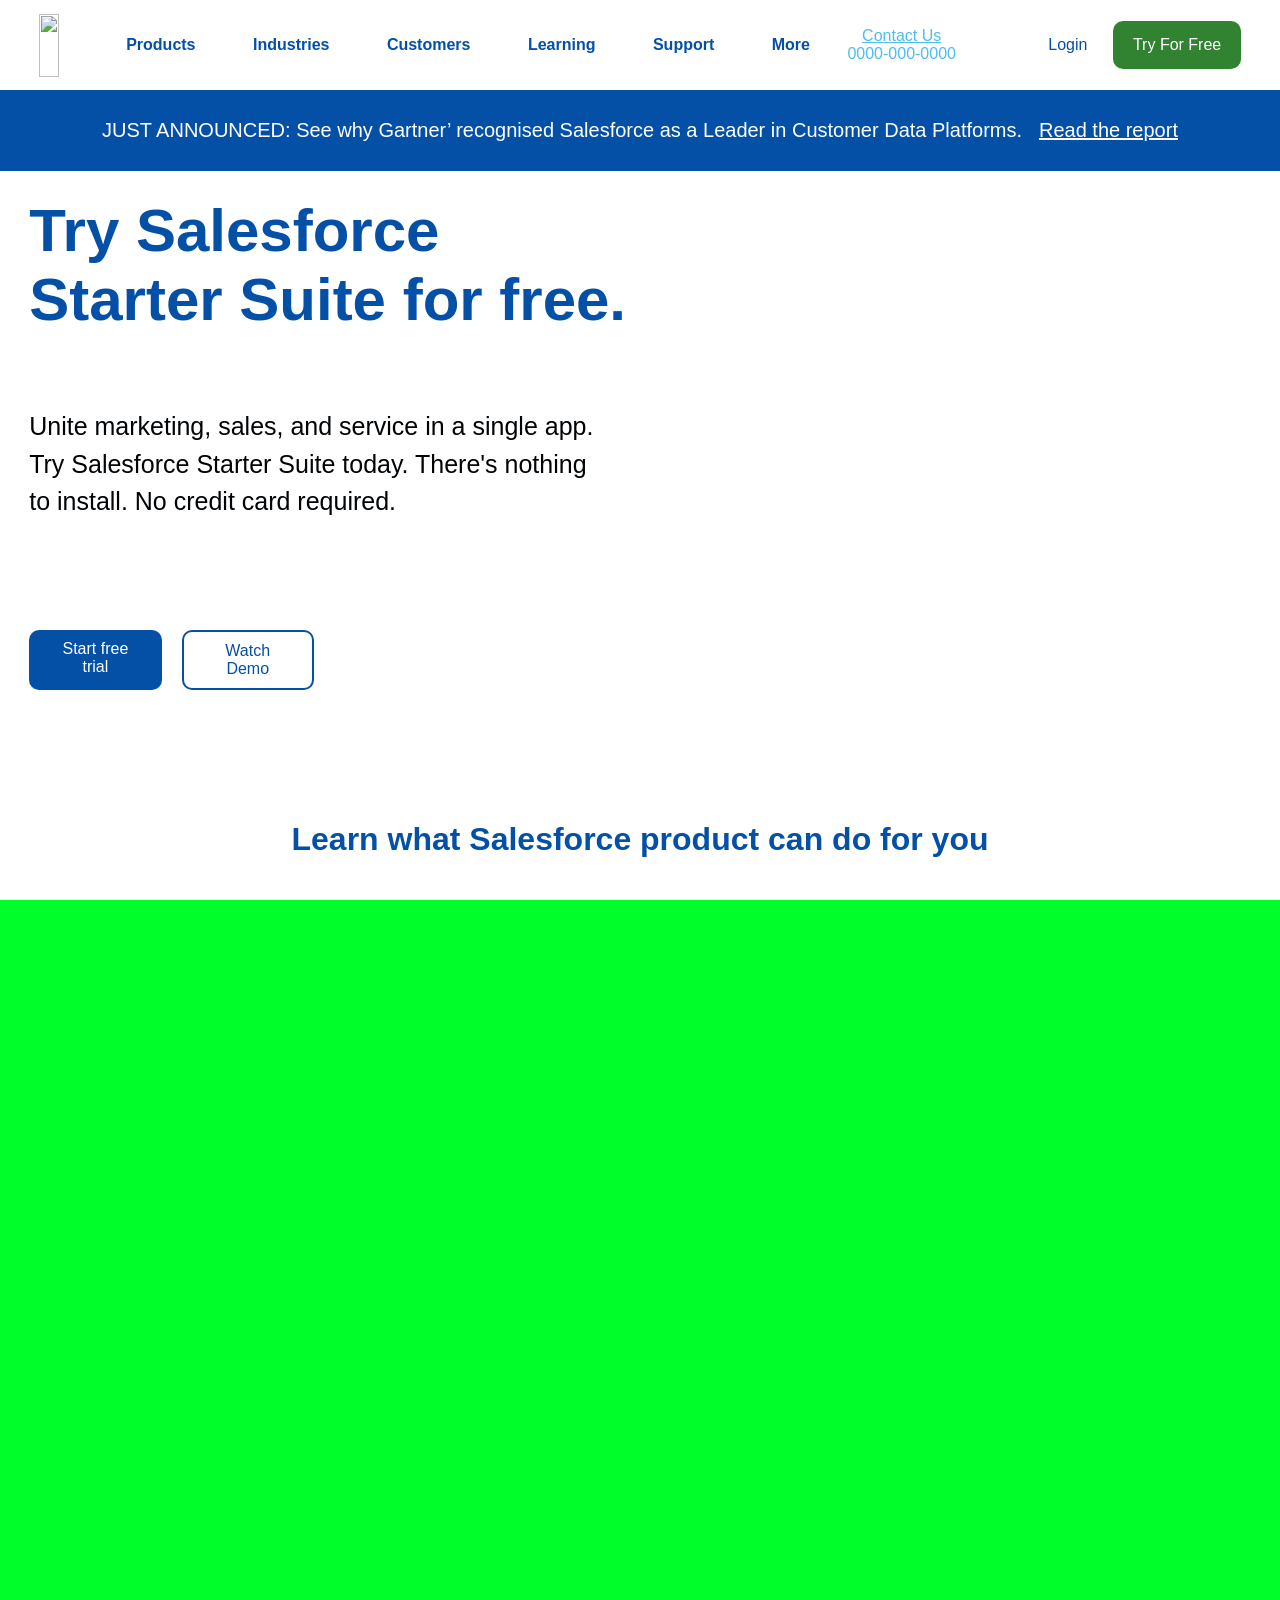
==== WebTechno/ProjectsPractice/SalesForceUI/index.html @ 65d60eee "brushing up ui using html,css" ====
<!doctype html>
<html lang="en">
  <head>
    <meta charset="UTF-8" />
    <meta name="viewport" content="width=device-width, initial-scale=1.0" />
    <title>SalesForce UI</title>
    <link
      href="https://cdn.jsdelivr.net/npm/remixicon@4.9.0/fonts/remixicon.css"
      rel="stylesheet"
    />
    <link rel="stylesheet" href="style.css" />
  </head>
  <body>
    <div id="main">
      <div id="header">
        <div id="logo">
          <img
            src="https://a.sfdcstatic.com/shared/images/c360-nav/salesforce-with-type-logo.svg"
            alt=""
          />
        </div>
        <div class="texts"><p>Products</p></div>
        <div class="texts"><p>Industries</p></div>
        <div class="texts"><p>Customers</p></div>
        <div class="texts"><p>Learning</p></div>
        <div class="texts"><p>Support</p></div>
        <div class="texts">
          <p>More</p>
          <i class="ri-arrow-drop-down-line"></i>
        </div>
        <div id="contactDetails">
          <p style="text-align: center"><u>Contact Us</u></p>
          <p>0000-000-0000</p>
        </div>
        <div class="icon"><i class="ri-search-line"></i></div>
        <div class="icon"><i class="ri-global-line"></i></div>
        <div id="login">
          <i class="ri-user-3-fill"></i>
          <p>Login</p>
        </div>
        <div id="try">
          <p>Try For Free</p>
        </div>
      </div>
      <div id="fakeHeader"></div>
      <div id="page1">
        <div id="strip">
          <p>
            JUST ANNOUNCED: See why Gartner’ recognised Salesforce as a Leader
            in Customer Data Platforms. &ThickSpace;&ThickSpace;<u
              >Read the report</u
            >
          </p>
        </div>
        <div id="content">
          <div id="box1">
            <h1>Try Salesforce Starter Suite for free.</h1>
            <p>
              Unite marketing, sales, and service in a single app. Try
              Salesforce Starter Suite today. There's nothing to install. No
              credit card required.
            </p>
            <div id="sign">
              <div id="btn1">Start free trial</div>
              <div id="btn2">Watch Demo</div>
            </div>
          </div>
          <div id="box2"></div>
        </div>
        <div id="heading">
          <h1>Learn what Salesforce product can do for you</h1>
        </div>
      </div>
      <div id="page2"></div>
    </div>
  </body>
</html>
---- WebTechno/ProjectsPractice/SalesForceUI/style.css ----
* {
  margin: 0%;
  padding: 0%;
  box-sizing: border-box;
  font-family: "Gill Sans", "Gill Sans MT", Calibri, "Trebuchet MS", sans-serif;
}

html,
body {
  height: 100%;
  width: 100%;
}

#main {
  height: 100%;
  width: 100%;
}

#header {
  width: 100%;
  height: 10%;
  position: fixed;
  background-color: white;
  display: flex;
  align-items: center;
  justify-content: space-around;
}

#logo {
  height: 70%;
  margin: 30px;
}

#logo img {
  width: 100%;
  height: 100%;
  object-fit: cover;
}

.texts {
  font-weight: 600;
  margin: 20px;
  color: rgb(4, 80, 167);
  display: flex;
}
.texts:hover {
  color: rgb(77, 189, 237);
}

#contactDetails {
  color: rgb(77, 189, 237);
  font-weight: lighter;
}

.icon {
  color: rgb(4, 80, 167);
  padding: 8px;
  border-radius: 50%;
}

.icon:hover {
  color: rgb(31, 66, 106);
  background-color: lightblue;
}

#login {
  color: rgb(4, 80, 167);
  padding: 8px;
  border-radius: 50px;
  display: flex;
}

#login:hover {
  color: rgb(31, 66, 106);
  background-color: lightblue;
}

#try {
  padding: 15px 20px;
  border-radius: 10px;
  color: white;
  background-color: rgb(49, 130, 49);
  margin-right: 30px;
}

#try:hover {
  background-color: rgb(23, 23, 23);
}

#fakeHeader {
  width: 100%;
  height: 10%;
}

#page1 {
  height: 90%;
  width: 100%;
  background-color: wheat;

  #strip {
    height: 10%;
    width: 100%;
    display: flex;
    align-items: center;
    justify-content: center;
    font-size: 20px;
    color: white;
    background-color: rgb(4, 80, 167);
  }

  #content {
    height: 75%;
    width: 100%;
    background-color: white;
    display: flex;
    justify-content: space-around;
    align-items: center;

    #box1 {
      height: 95%;
      width: 47%;

      h1 {
        height: 35%;
        width: 100%;
        font-weight: bold;
        color: rgb(4, 80, 167);
        font-size: 60px;
        margin: 10px;
      }

      p {
        height: 35%;
        width: 100%;
        color: rgb(1, 4, 7);
        font-weight: 300;
        font-size: 25px;
        line-height: 1.5;
        margin: 10px;
        padding-right: 30px;
      }

      #sign {
        display: flex;
        #btn1 {
          text-align: center;
          margin: 10px;
          width: 22%;
          padding: 10px 20px;
          color: white;
          background-color: rgb(4, 80, 167);
          border-radius: 10px;
        }
        #btn1:hover {
          background-color: rgb(3, 48, 99);
        }

        #btn2 {
          text-align: center;
          margin: 10px;
          width: 22%;
          padding: 10px 20px;
          color: rgb(4, 80, 167);
          background-color: white;
          border: 2px solid;
          border-radius: 10px;
        }

        #btn2:hover {
          color: rgb(2, 40, 83);
          background-color: rgb(199, 238, 255);
        }
      }
    }

    #box2 {
      height: 95%;
      width: 47%;
    }
  }

  #heading {
    height: 15%;
    width: 100%;
    color: rgb(4, 80, 167);
    background-color: white;
    display: flex;
    align-items: center;
    justify-content: center;
    h1 {
      font-weight: 600;
    }
  }
}

#page2 {
  height: 90%;
  width: 100%;
  background-color: rgb(0, 255, 42);
}
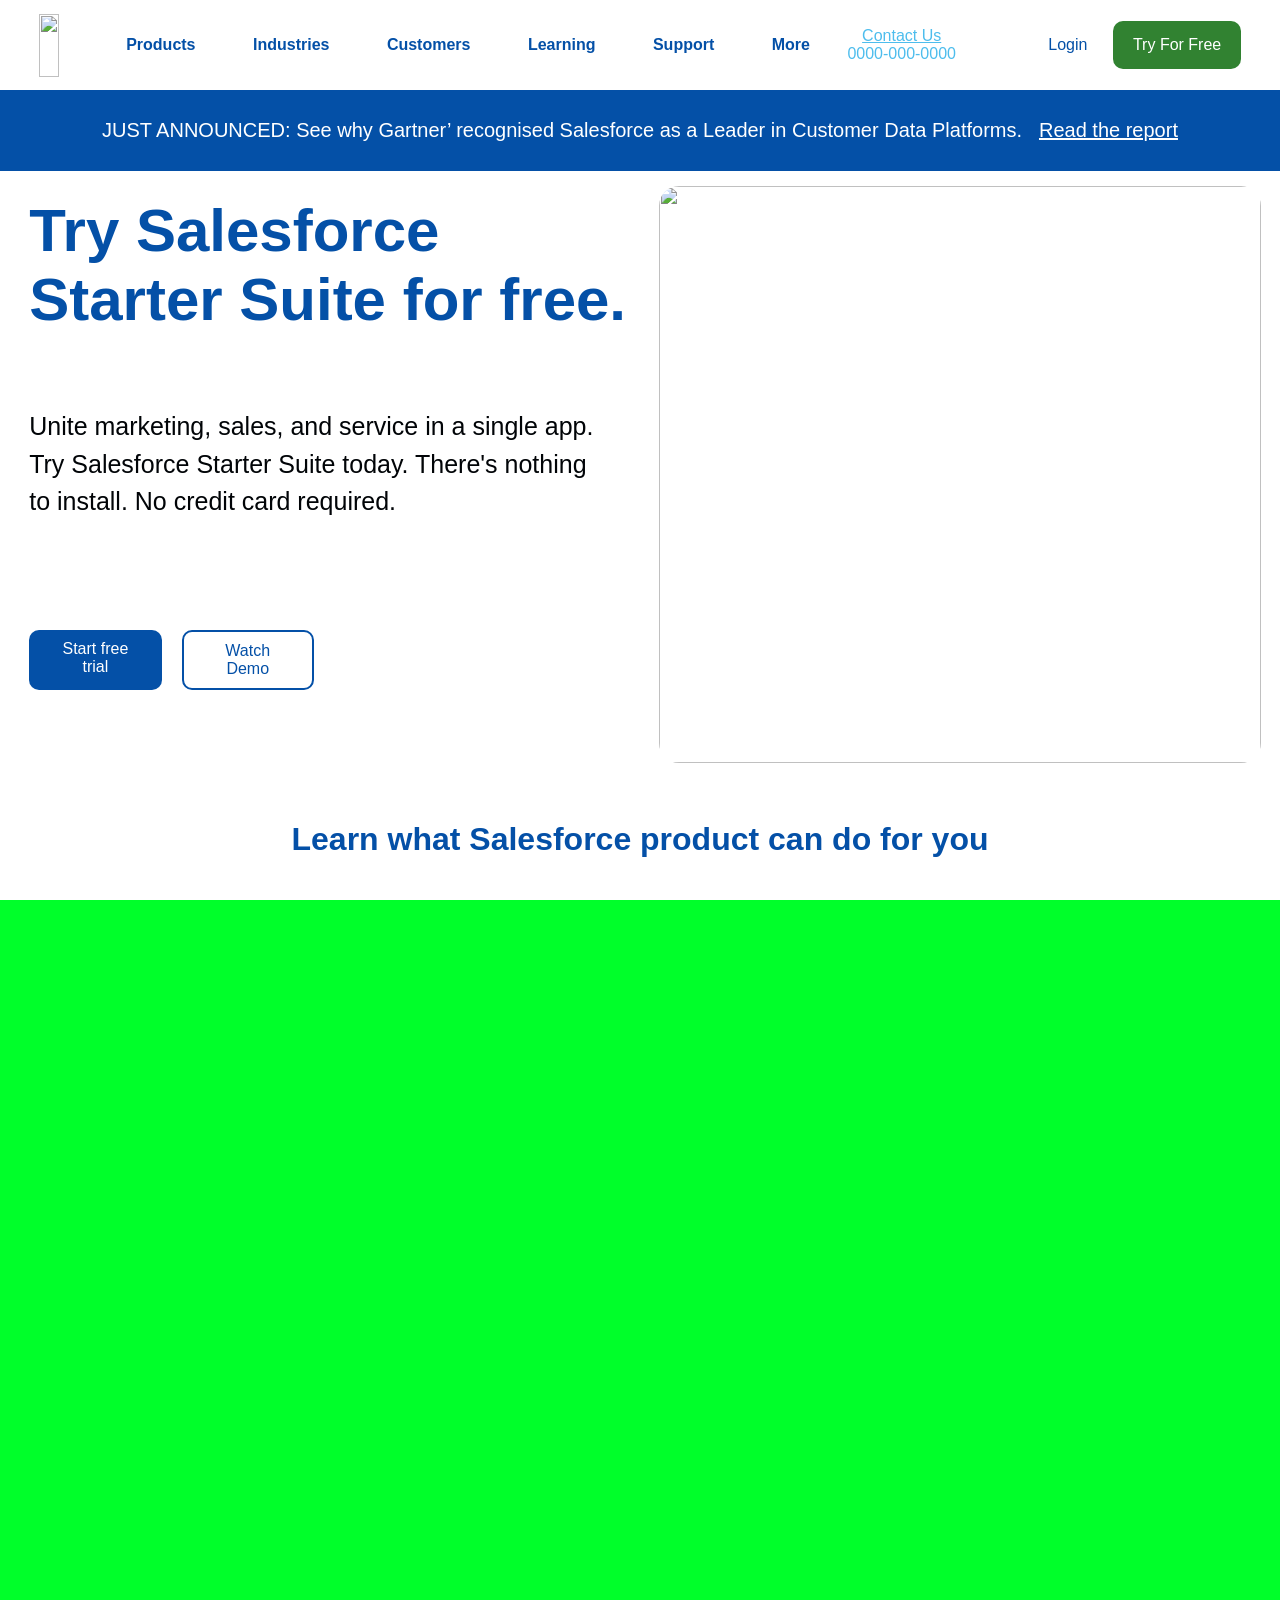
==== commit dfc2b7d7: "page 1 completed" ====
--- a/WebTechno/ProjectsPractice/SalesForceUI/index.html
+++ b/WebTechno/ProjectsPractice/SalesForceUI/index.html
@@ -65,7 +65,12 @@
               <div id="btn2">Watch Demo</div>
             </div>
           </div>
-          <div id="box2"></div>
+          <div id="box2">
+            <img
+              src="https://plus.unsplash.com/premium_photo-1677109899653-0bffb676db8d?q=80&w=1020&auto=format&fit=crop&ixlib=rb-4.1.0&ixid=M3wxMjA3fDB8MHxwaG90by1wYWdlfHx8fGVufDB8fHx8fA%3D%3D"
+              alt=""
+            />
+          </div>
         </div>
         <div id="heading">
           <h1>Learn what Salesforce product can do for you</h1>
--- a/WebTechno/ProjectsPractice/SalesForceUI/style.css
+++ b/WebTechno/ProjectsPractice/SalesForceUI/style.css
@@ -176,6 +176,12 @@
     #box2 {
       height: 95%;
       width: 47%;
+      img {
+        height: 100%;
+        width: 100%;
+        object-fit: cover;
+        border-radius: 20px;
+      }
     }
   }
 
